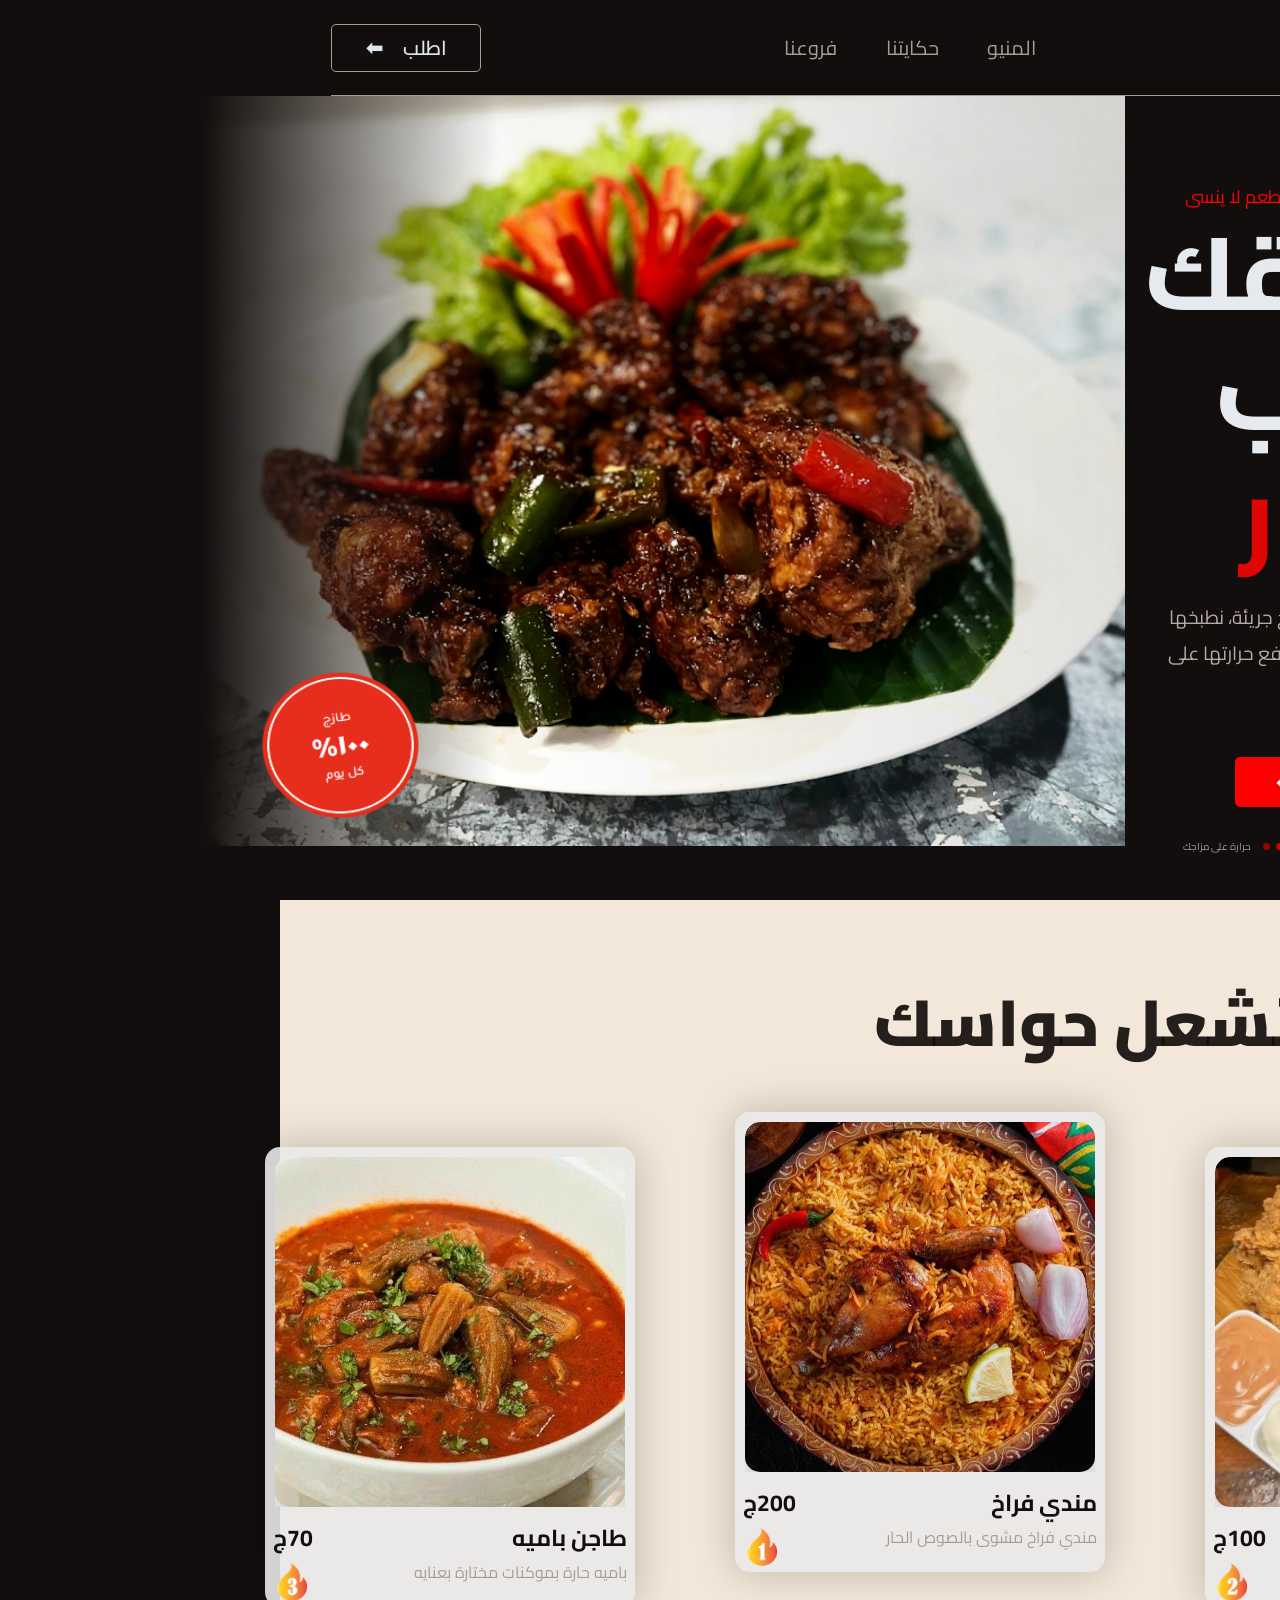
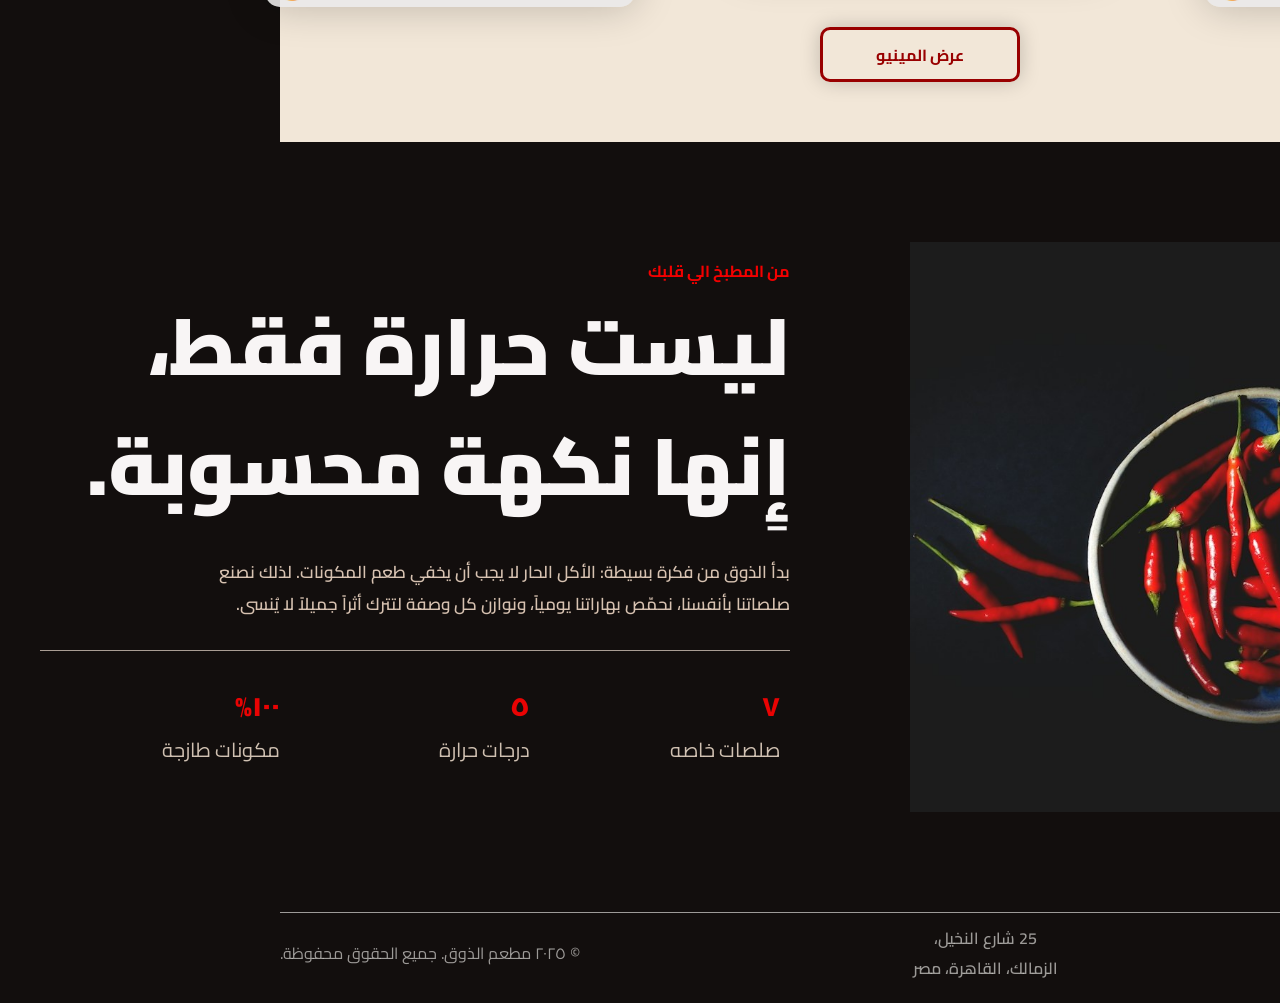
==== index.html @ fd4e11bf "Add files via upload" ====
<!DOCTYPE html>
<html lang="ar" dir="rtl">
<head>
    <meta charset="UTF-8">
    <meta name="viewport" content="width=device-width, initial-scale=1.0">
    <link rel="stylesheet" href="style.css">
    <title>Al-Thawq Restaurant</title>
    <link rel="preconnect" href="https://fonts.googleapis.com">
    <link rel="preconnect" href="https://fonts.gstatic.com" crossorigin>
    <link href="https://fonts.googleapis.com/css2?family=Amiri:ital,wght@0,400;0,700;1,400;1,700&family=Black+Ops+One&family=Cairo:wght@200..1000&family=Fjalla+One&family=Lateef:wght@200;300;400;500;600;700;800&family=Libertinus+Serif:ital,wght@0,400;0,600;0,700;1,400;1,600;1,700&family=Playfair+Display:ital,wght@0,400..900;1,400..900&family=Rubik+Spray+Paint&family=Sekuya&display=swap" rel="stylesheet">
    <script src="script.js" defer></script>
</head>
<body>
    
    <div class="intro">
        <div class="bar">            
            <a class="web-logo" href="">
                <img class="web-img" src="imags/logo1.png" alt="">
                <div class="logo-name">
                    <div class="n1">الذوق</div>
                    <div class="n2">الطعم له هيبه</div>
                </div>
            </a>
            <div class="links">
                <a href="menu/menu.html" class="menu">المنيو</a>
                <a href="#story" class="ourself">حكايتنا</a>
                <a href="" class="branch">فروعنا</a>
            </div>
            <div class="order">
                <a class="b-order">
                    <div class="1">اطلب</div>
                    <div class="2">⬅</div>
                </a>
            </div>
        </div>
        <div class="container">
            <div class="main">
                <div class="main1">
                    <div class="m1"></div>
                    <div>تتبيلة جريئة. طعم لا ينسى</div>
                </div>
                <div class="main2">ذوقك يحب <span>النار</span></div>
                <div class="maind">وصفات عربية بروح جريئة، نطبخها طازجة كل يوم ونرفع حرارتها على مزاجك.</div>
                <a href="#trend" class="discm">
                    <span>الاكثر طلبا</span>
                    <span>⬅</span> 
                </a>
                <div class="spiciness-level">
                    <span class="label">من هادي إلى ولّعها</span>
                    <div class="dots-container">
                        <span class="dot lvl-1"></span>
                        <span class="dot lvl-2"></span>
                        <span class="dot lvl-3"></span>
                        <span class="dot lvl-4"></span>
                        <span class="dot lvl-5"></span>
                    </div>
                    <span class="label">حرارة على مزاجك</span>
                </div>
            </div>
            <div class="m-img">
                <img src="imags/main img1.png" alt="">
            </div>
        </div>
    </div>
    <div class="trends" id="trend">
        <div class="ttitle">
            <div class="tt1">الاكثر طلبا</div>
            <div class="tt2">اطباق تشعل حواسك</div>
        </div>
        <div class="trendm">
            <div class="m" id="m2">
                <div class="mimg">
                    <img  class="mimg2" src="imags/m2.jpg" alt="">
                </div>
                <div class="mdesc">
                    <div class="mname">كريسبي فراخ</div>
                    <div class="mprice">100ج</div>
                </div>
                <div class="mtrend">
                    <div class="md" >كريسبي فراخ مقرمش مع صلصات حارة</div>
                    <img src="imags/m2.png" alt="">
                </div>
            </div>
            <div class="m" id="m1">
                <div class="mimg">
                    <img class="mimg1" src="imags/m1.jpg" alt="">
                </div>
                <div class="mdesc">
                    <div class="mname">مندي فراخ</div>
                    <div class="mprice">200ج</div>
                </div>
                <div class="mtrend">
                    <div class="md" >مندي فراخ مشوى بالصوص الحار</div>
                    <img src="imags/m1.png" alt="">
                </div>
            </div>
            <div class="m" id="m3">
                <div class="mimg">
                    <img  class="mimg3" src="imags/m3.jpg" alt="">
                </div>
                <div class="mdesc">
                    <div class="mname">طاجن باميه</div>
                    <div class="mprice">70ج</div>
                </div>
                <div class="mtrend">
                    <div class="md" >باميه حارة بموكنات مختارة بعنايه</div>
                    <img src="imags/m3.png" alt="">
                </div>
            </div>
        </div>
        <br>
        <div class="menucont">
            <a href="menu/menu.html" class="menu2">عرض المينيو</a>
        </div>
    </div>
    <div class="our-story" id="story">
        <div class="story-img">
            <img src="imags/photo-1533841175647-39fea57b86ba.jpeg" alt="" class="simg">
        </div>
        <div class="story">
            <div class="s1">من المطبخ الي قلبك</div>
            <div class="s2">
                <span class="s2-1">ليست حرارة فقط،</span>
                <span class="s2-2">إِنها نكهة محسوبة.</span>
            </div>
            <div class="s3">بدأ الذوق من فكرة بسيطة: الأكل الحار لا يجب أن يخفي طعم المكونات. لذلك نصنع <br>صلصاتنا بأنفسنا، نحمّص بهاراتنا يومياً، ونوازن كل وصفة لتترك أثراً جميلاً لا يُنسى.</div>
            <div class="stats">
                <div class="st">
                    <div class="n">٧</div>
                    <div class="nd">صلصات خاصه</div>
                </div>
                <div class="st">
                    <div class="n">٥</div>
                    <div class="nd">درجات حرارة</div>
                </div>
                <div class="st">
                    <div class="n">١٠٠%</div>
                    <div class="nd">مكونات طازجة</div>
                </div>
            </div>
        </div>
    </div>
    <div class="conc">
        <a class="web-logo2" href="">
            <img class="web-img2" src="imags/logo1.png" alt="">
            <div class="logo-name2">
                <div class="n12">الذوق</div>
                <div class="n22">الطعم له هيبه</div>
            </div>
        </a>
        <div class="adress">25 شارع النخيل، الزمالك، القاهرة، مصر</div>
        <div class="copy">© ٢٠٢٥ مطعم الذوق. جميع الحقوق محفوظة.</div>
    </div>
    
</body>
</html>
---- style.css ----
/* --------------- */
/* الإعدادات العامة*/
/* --------------- */

* {
    user-select: none;
    box-sizing: border-box;
}

body {
    background-color: #120e0d;
    margin: 0px;
    font-family: "Cairo", sans-serif;
    color: #a99d93;
}

.intro {
    background-color: #120e0d;
    min-height: 100vh;
    margin: 0px;
}

/* --------------- */
/*   الهيدر (Bar)   */
/* --------------- */

.bar {
    height: 96px;
    width: min(100% - 8vw, 1440px);
    border-bottom: solid 1px #a99d93;
    margin: 0px auto;
    display: flex;
    align-items: center;
    justify-content: space-between;
}

.web-logo {
    height: 96px;
    width: 170px;
    display: inline-flex;
    text-decoration: none;
}

.logo-name {
    height: 96px;
    width: 90px;
}

.n1 {
    width: 90px;
    padding-top: 10px;
    height: 50px;
    display: flex;
    text-align: center;
    justify-content: center;
    font-size: 30px;
    font-weight: 900;
    color: rgba(255, 7, 7, 0.721);
}

.n2 {
    height: 26px;
    position: relative;
    display: flex;
    font-size: 12px;
    color: #a99d93;   
}

.web-img {
    width: 70px;
    height: 60px;
    margin: 15px 0px 15px 10px;
}

.links {
    width: 300px;
    height: 96px;
    display: flex;
    align-items: center;
    justify-content: space-around;
    font-size: 20px;
}

.links a {
    text-decoration: none;
    color: #a99d93;
    transition: .15s ease;
}

.links a:hover {
    border-bottom: solid 1px #a99d93;
    margin-bottom: 6px;
}

.b-order {
    height: 48px;
    width: 150px;
    background-color: transparent;
    color: rgba(240, 248, 255, 0.92);
    display: inline-flex;
    align-items: center;
    justify-content: center;
    gap: 20px;
    border: solid 1px #a99d93;
    font-size: 20px;
    font-weight: 600;
    border-radius: 5px;
    transition: .2s ease;
}

.b-order:hover {
    background-color: #dedede;
    color: #120e0d;
}

/* --------------- */
/*   القسم الرئيسي (Main) */
/* --------------- */

.container {
    display: inline-flex;
    width: 100%;
    margin: 0px;
}

.main {
    height: 580px;
    padding: 80px 145px 20px 20px;
}

.main1 {
    display: inline-flex;
    align-items: center;
    justify-content: center;
    gap: 20px;
    font-size: 18px;
    color: red;
    margin: 0px;
}

.m1 {
    width: 30px;
    background-color: red;
    height: 2px;
    margin: 0px;
} 

.main2 {
    max-width: 610px;
    font-weight: 800;
    color: rgb(230, 234, 239);
    font-size: clamp(64px, 8vw, 124px);
    line-height: 1.18;
    margin: 0px 0 24px 0px;
}

.main2 span {
    color: rgb(223, 6, 6);
}

.maind {
    max-width: 500px;
    color: #b8aca2;
    font-size: 19px;
    line-height: 1.9;
}

.story, .discm {
    text-decoration: none;
    color: #a99d93;
}

.discm {
    background-color: red;
    display: inline-flex;
    width: 170px;
    height: 50px;
    align-items: center;
    justify-content: center;
    color: aliceblue;
    margin: 50px 10px 0px 40px;
    gap: 10px;
    border-radius: 5px;
}

.spiciness-level {
    margin-top: 30px;
    display: flex;
    align-items: center;
    gap: 12px;
    font-family: 'Cairo', sans-serif;
    color: #a0a0a0;
    direction: rtl;
}

.label {
    font-size: 10px;
}

.dots-container {
    display: flex;
    align-items: center;
    gap: 6px;
}

.dot {
    width: 7px;
    height: 7px;
    border-radius: 50%;
    display: inline-block;
}

.lvl-1 { background-color: #ff9999; }
.lvl-2 { background-color: #ff6666; }
.lvl-3 { background-color: #ff3333; }
.lvl-4 { background-color: #cc0000; }
.lvl-5 { background-color: #990000; }

.m-img {
    height: 750px;
    margin: 0px;
    border: 0px;
}

.m-img img {
    height: 750px;
    width: 920px;
}

/* --------------- */
/*     Trends      */
/* --------------- */

.trends {
    background-color: #F2E7D8;
    padding: 40px;
}

.ttitle {
    margin: 0px 20px 10px 0px;
    position: relative;
}

.ttitle::after {
    content: "";
    display: block;
    position: absolute;
    top: 0px;
    right: -20px;
    width: 9px;
    border-radius: 10px;
    background-color: #d00000;
    height: 127px;
    margin: 0px;
}

.tt1 {
    color: #990000;
    font-weight: 700;
    font-size: 20px;
}

.tt2 {
    font-weight: 900;
    font-size: 65px;
    line-height: 90px;
    color: #120e0deb;
}

.trendm {
    width: 100%;
    height: 530px;
    display: inline-flex;
    align-items: center;
    justify-content: center;
    gap: 100px;
    margin: 0px auto;
}

.m {
    width: 370px;
    height: 460px;
    background-color: #eaeaeae4;
    box-shadow: 0px 0px 40px rgba(0, 0, 0, 0.218);
    display: flex;
    flex-direction: column;
    border-radius: 15px;
    transition: all 0.2s ease;
}

#m1:hover {
    box-shadow: 0px 20px 40px rgba(0, 0, 0, 0.388);
    margin-bottom: 25px;
}

#m1:hover .mimg1 {
    transform: scale(1.03);
}

#m2:hover, #m3:hover {
    box-shadow: 0px 20px 40px rgba(0, 0, 0, 0.388);
    margin-top: 55px;
}

#m2:hover .mimg2, #m3:hover .mimg3 {
    transform: scale(1.03);
}

#m2, #m3 {
    margin-top: 70px;
}

.mimg {
    width: 350px;
    height: 350px;
    margin: 10px;
    overflow: hidden;
    background-color: #dedede;
    border-radius: 15px 15px 0px 0px;
}

.mimg img {
    transition: all 0.2s ease;
    width: 350px;
    border-radius: 15px;
}

.mdesc {
    width: 370px;
    height: 50px;
    display: inline-flex;
    justify-content: space-between;
}

.mname, .mprice {
    font-size: 23px;
    height: 30px;
    line-height: 50%;
    font-weight: 700;
    margin: 15px 8px 0px;
    color: #120e0d;
}

.mtrend {
    height: 10px;
    width: 350px;
    display: inline-flex;
    margin: 0px 8px 10px 8px;
    align-items: center;
    justify-content: space-between;
}

.m p {
    color: #120e0dc8;
    line-height: 20px;
    margin: 0px;
}

.mtrend img {
    margin-top: 20px;
    width: 30px;
}

.menucont {
    display: flex;
    justify-content: center;
    margin: 20px;
}

.menu2 {
    display: flex;
    align-items: center;
    justify-content: center;
    font-weight: 700;
    color: #990000;
    width: 200px;
    height: 55px;
    border: solid 3px #990000;
    box-shadow: 0px 0px 20px rgba(0, 0, 0, 0.203);
    border-radius: 10px;
    text-decoration: none;
}

/* --------------- */
/*   Our Story     */
/* --------------- */

.our-story {
    background-color: #120e0d;
    display: inline-flex;
    align-items: center;
    justify-content: space-between;
}

.story-img {
    height: 570px;
    width: 570px;
    margin: 100px 80px;
    overflow: hidden;
}

.simg {
    width: 570px;
}

.story {
    display: flex;
    margin: 100px 40px;
    flex-direction: column;
    justify-content: center;
    color: #f8f5f5;
}

.s1 {
    color: #f30000;
    font-weight: 700;
    font-size: 16px;
}

.s2 {
    font-weight: 900;
    font-size: 80px;
    display: flex;
    flex-direction: column;
}

.s2-1, .s2-2 {
    margin: 0px;
    line-height: 120px;
}

.s2-2 {
    margin-bottom: 30px;
}

.s3 {
    width: 700px;
    color: #d7c2b1;
    font-size: 17px;
    font-weight: 600;
}

.stats {
    display: inline-flex;
    justify-content: space-around;
    margin: 30px auto;
    padding-top: 30px;
    border-top: solid 1px #a99d93;
}

.st {
    width: 250px;
}

.n {
    color: #e90303;
    font-size: 27px;
    font-weight: 900;
    margin-right: 10px;
}

.nd {
    font-size: 20px;
    margin-right: 10px;
    color: rgba(228, 211, 194, 0.911);
}

/* --------------- */
/*     Footer      */
/* --------------- */

.conc {
    display: inline-flex;
    justify-content: space-between;
    width: 100%;
    height: 60px;
    border-top: solid 1px;
    align-items: center;
    color: #f2f0ee9e;
}

.web-logo2 {
    height: 96px;
    width: 170px;
    margin-bottom: -25px;
    display: inline-flex;
    text-decoration: none;
}

.logo-name2 {
    height: 96px;
    width: 90px;
}

.n12 {
    width: 90px;
    padding-top: 10px;
    height: 50px;
    display: flex;
    text-align: center;
    justify-content: center;
    font-size: 30px;
    font-weight: 900;
    color: rgba(255, 7, 7, 0.721);
}

.n22 {
    height: 26px;
    position: relative;
    display: flex;
    font-size: 12px;
    color: #bab0a9;   
}

.web-img2 {
    width: 70px;
    height: 60px;
    margin: 15px 0px 15px 10px;
}

.adress {
    margin-top: 20px;
    width: 150px;
    font-weight: 600;
    display: flex;
    text-align: center;
}

.copy {
    display: flex;
    text-align: center;
    justify-content: center;
    margin-top: 20px;
}
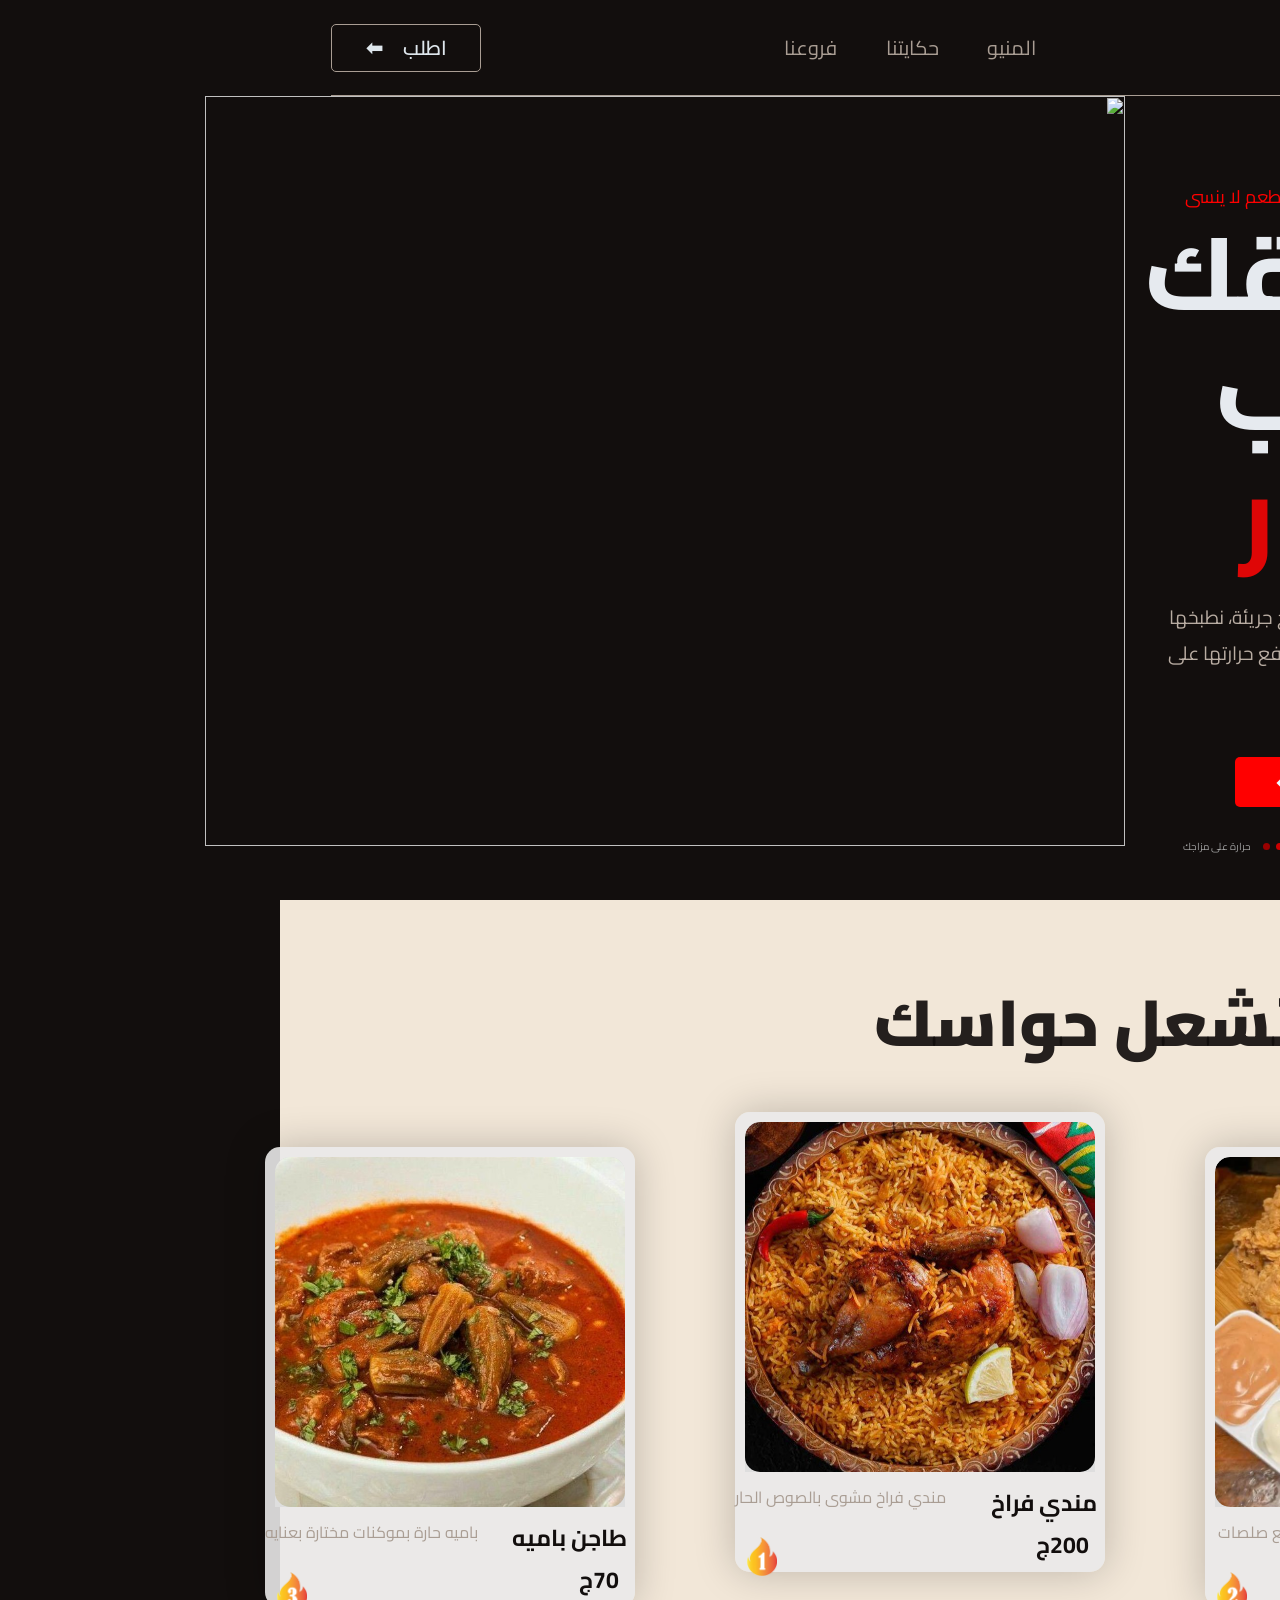
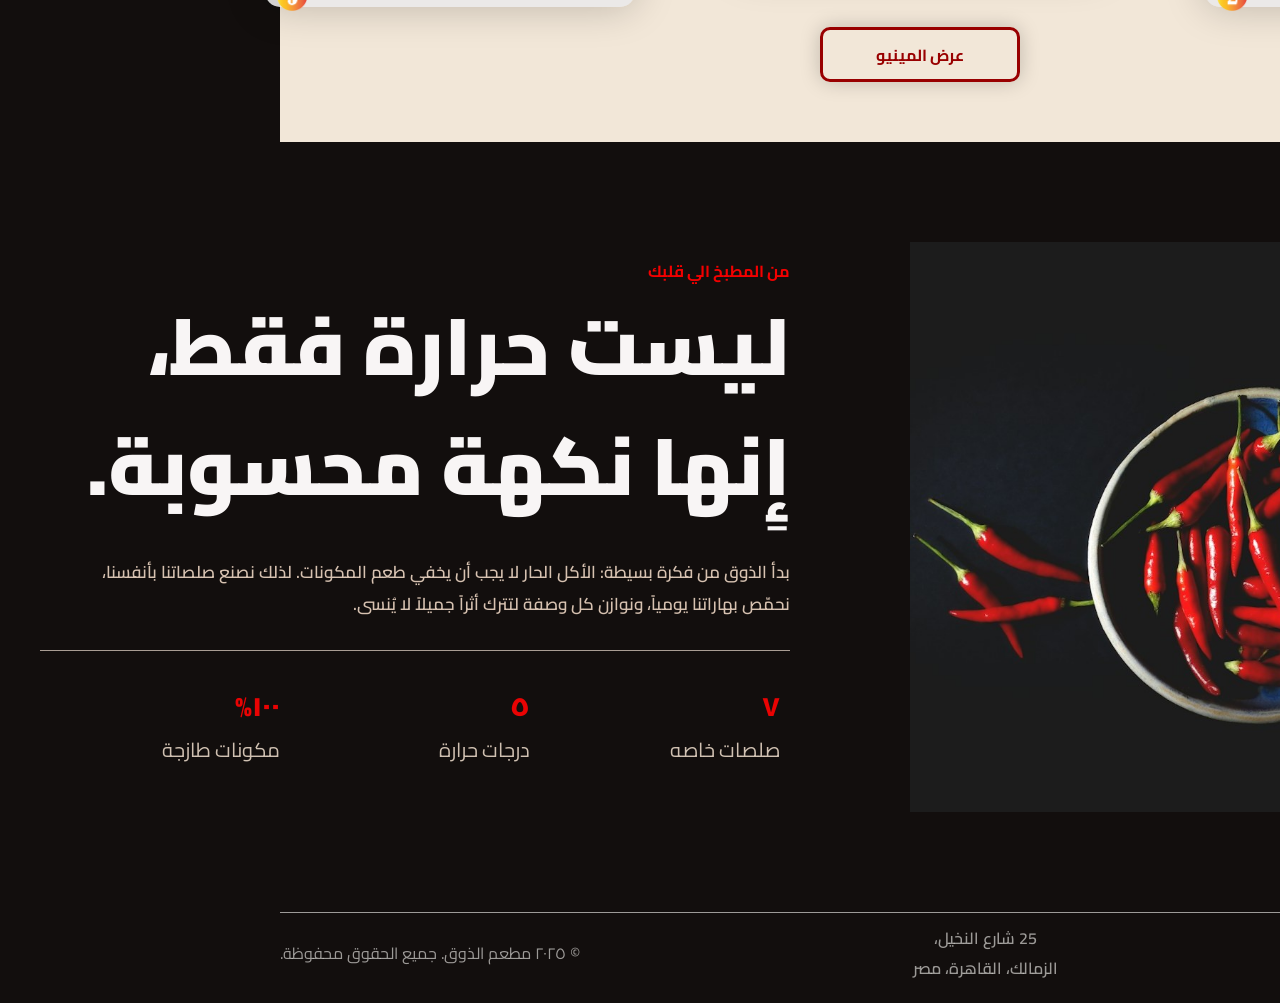
==== commit d0a9c0fa: "Fix duplicate viewport tag and main image source Removed duplicate viewport meta tag and updated ima" ====
--- a/index.html
+++ b/index.html
@@ -2,6 +2,7 @@
 <html lang="ar" dir="rtl">
 <head>
     <meta charset="UTF-8">
+    <meta name="viewport" content="width=device-width, initial-scale=1.0">
     <meta name="viewport" content="width=device-width, initial-scale=1.0">
     <link rel="stylesheet" href="style.css">
     <title>Al-Thawq Restaurant</title>
@@ -58,7 +59,7 @@
                 </div>
             </div>
             <div class="m-img">
-                <img src="imags/main img1.png" alt="">
+                <img src="main.jpg" alt="">
             </div>
         </div>
     </div>
@@ -72,39 +73,46 @@
                 <div class="mimg">
                     <img  class="mimg2" src="imags/m2.jpg" alt="">
                 </div>
-                <div class="mdesc">
-                    <div class="mname">كريسبي فراخ</div>
-                    <div class="mprice">100ج</div>
+                <div class="description">
+                    <div class="mdesc">
+                        <div class="mname">كريسبي فراخ</div>
+                        <div class="md" >كريسبي فراخ مقرمش مع صلصات حارة</div>
+                    </div>
+                    <div class="mtrend">
+                        <div class="mprice">100ج</div>
+                        <img src="imags/m2.png" alt="">
+                    </div>
                 </div>
-                <div class="mtrend">
-                    <div class="md" >كريسبي فراخ مقرمش مع صلصات حارة</div>
-                    <img src="imags/m2.png" alt="">
-                </div>
+               
             </div>
             <div class="m" id="m1">
                 <div class="mimg">
                     <img class="mimg1" src="imags/m1.jpg" alt="">
                 </div>
-                <div class="mdesc">
-                    <div class="mname">مندي فراخ</div>
-                    <div class="mprice">200ج</div>
-                </div>
-                <div class="mtrend">
-                    <div class="md" >مندي فراخ مشوى بالصوص الحار</div>
-                    <img src="imags/m1.png" alt="">
+                <div class="description">
+                    <div class="mdesc">
+                        <div class="mname">مندي فراخ</div>
+                        <div class="md" >مندي فراخ مشوى بالصوص الحار</div>
+                    </div>
+                    <div class="mtrend">
+                        <div class="mprice">200ج</div>
+                        <img src="imags/m1.png" alt="">
+                    </div>
                 </div>
             </div>
             <div class="m" id="m3">
                 <div class="mimg">
                     <img  class="mimg3" src="imags/m3.jpg" alt="">
                 </div>
-                <div class="mdesc">
-                    <div class="mname">طاجن باميه</div>
-                    <div class="mprice">70ج</div>
-                </div>
-                <div class="mtrend">
-                    <div class="md" >باميه حارة بموكنات مختارة بعنايه</div>
-                    <img src="imags/m3.png" alt="">
+                <div class="description">
+                    <div class="mdesc">
+                        <div class="mname">طاجن باميه</div>
+                        <div class="md" >باميه حارة بموكنات مختارة بعنايه</div>
+                    </div>
+                    <div class="mtrend">
+                        <div class="mprice">70ج</div>
+                        <img src="imags/m3.png" alt="">
+                    </div>
                 </div>
             </div>
         </div>
@@ -123,13 +131,13 @@
                 <span class="s2-1">ليست حرارة فقط،</span>
                 <span class="s2-2">إِنها نكهة محسوبة.</span>
             </div>
-            <div class="s3">بدأ الذوق من فكرة بسيطة: الأكل الحار لا يجب أن يخفي طعم المكونات. لذلك نصنع <br>صلصاتنا بأنفسنا، نحمّص بهاراتنا يومياً، ونوازن كل وصفة لتترك أثراً جميلاً لا يُنسى.</div>
+            <div class="s3">بدأ الذوق من فكرة بسيطة: الأكل الحار لا يجب أن يخفي طعم المكونات. لذلك نصنع صلصاتنا بأنفسنا، نحمّص بهاراتنا يومياً، ونوازن كل وصفة لتترك أثراً جميلاً لا يُنسى.</div>
             <div class="stats">
                 <div class="st">
-                    <div class="n">٧</div>
+                    <div class="n" >٧</div>
                     <div class="nd">صلصات خاصه</div>
                 </div>
-                <div class="st">
+                <div class="st" id="st">
                     <div class="n">٥</div>
                     <div class="nd">درجات حرارة</div>
                 </div>
@@ -153,4 +161,4 @@
     </div>
     
 </body>
-</html>+</html>
